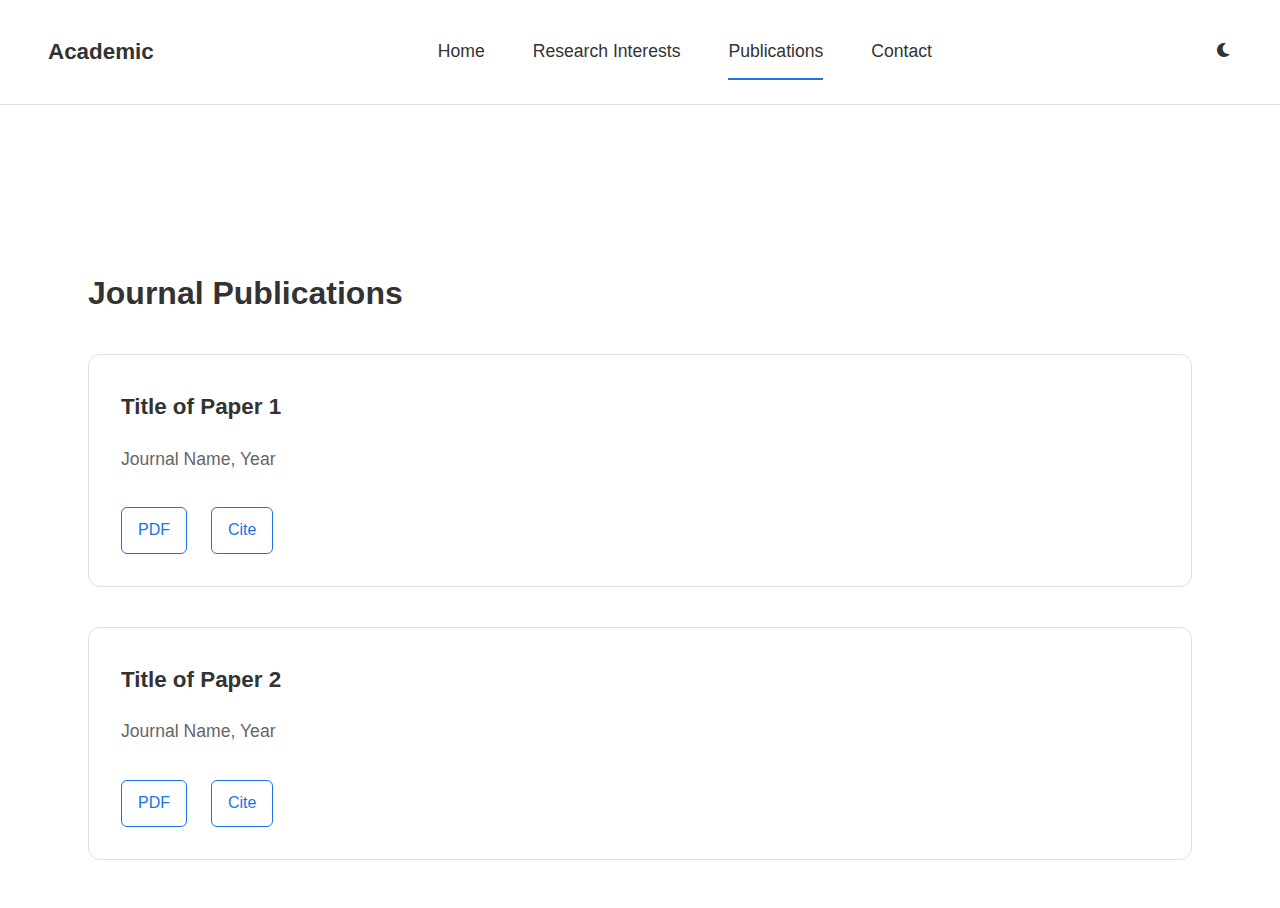
==== publications.html @ 1a4bb35a "Create publications.html" ====
<!DOCTYPE html>
<html lang="en">
<head>
    <meta charset="UTF-8">
    <meta name="viewport" content="width=device-width, initial-scale=1.0">
    <title>Publications - Nasim's Website</title>
    <link rel="stylesheet" href="styles.css">
    <link rel="stylesheet" href="https://cdnjs.cloudflare.com/ajax/libs/font-awesome/6.0.0-beta3/css/all.min.css">
</head>
<body>
    <header class="academic-header">
        <div class="header-title">Academic</div>
        <nav class="main-nav">
            <a href="index.html">Home</a>
            <a href="research.html">Research Interests</a>
            <a href="publications.html" class="active">Publications</a>
            <a href="contact.html">Contact</a>
        </nav>
        <div class="theme-toggle">
            <i class="fas fa-moon"></i>
        </div>
    </header>

    <main class="container">
        <section class="publications-section">
            <h1>Journal Publications</h1>
            <div class="publication-list">
                <div class="publication-item">
                    <h3>Title of Paper 1</h3>
                    <p>Journal Name, Year</p>
                    <div class="publication-links">
                        <a href="#" class="pdf-link">PDF</a>
                        <a href="#" class="cite-link">Cite</a>
                    </div>
                </div>
                <div class="publication-item">
                    <h3>Title of Paper 2</h3>
                    <p>Journal Name, Year</p>
                    <div class="publication-links">
                        <a href="#" class="pdf-link">PDF</a>
                        <a href="#" class="cite-link">Cite</a>
                    </div>
                </div>
            </div>
        </section>
    </main>
</body>
</html>
---- styles.css ----
:root {
    --primary-color: #1a73e8;
    --text-color: #333;
    --background-color: #fff;
    --secondary-background: #f8f9fa;
    --border-color: #e0e0e0;
}

* {
    margin: 0;
    padding: 0;
    box-sizing: border-box;
}

body {
    font-family: -apple-system, BlinkMacSystemFont, 'Segoe UI', Roboto, Oxygen, Ubuntu, Cantarell, sans-serif;
    line-height: 1.8; /* Increased from 1.6 */
    color: var(--text-color);
    background-color: var(--background-color);
}

.academic-header {
    display: flex;
    justify-content: space-between;
    align-items: center;
    padding: 1.5rem 3rem; /* Increased padding */
    border-bottom: 1px solid var(--border-color);
    background-color: var(--background-color);
    margin-bottom: 2rem; /* Added margin below header */
}

.header-title {
    font-weight: 600;
    font-size: 1.4rem; /* Increased font size */
}

.main-nav {
    display: flex;
    gap: 3rem; /* Increased gap between nav items */
}

.main-nav a {
    text-decoration: none;
    color: var(--text-color);
    padding: 0.75rem 0; /* Increased padding */
    position: relative;
    font-size: 1.1rem; /* Increased font size */
}

.main-nav a.active::after {
    content: '';
    position: absolute;
    bottom: 0;
    left: 0;
    width: 100%;
    height: 2px;
    background-color: var(--primary-color);
}

.container {
    max-width: 1200px;
    margin: 0 auto;
    padding: 3rem; /* Increased padding */
}

.biography-section {
    display: grid;
    grid-template-columns: 300px 1fr; /* Increased profile section width */
    gap: 4rem; /* Increased gap */
    margin-bottom: 5rem; /* Increased margin */
}

.profile-container {
    text-align: center;
}

.profile-image img {
    width: 250px; /* Increased image size */
    height: 250px;
    border-radius: 50%;
    object-fit: cover;
    margin-bottom: 2rem; /* Increased margin */
}

.profile-links {
    display: flex;
    justify-content: center;
    gap: 2rem; /* Increased gap */
    margin-top: 2rem; /* Increased margin */
}

.profile-links a {
    color: var(--text-color);
    font-size: 1.4rem; /* Increased icon size */
    padding: 0.5rem;
    transition: color 0.3s ease;
}

.profile-links a:hover {
    color: var(--primary-color);
}

.biography-content h1 {
    margin-bottom: 2rem; /* Increased margin */
    color: var(--text-color);
    font-size: 2.5rem; /* Increased font size */
}

.biography-content p {
    font-size: 1.1rem; /* Increased font size */
    margin-bottom: 2rem; /* Added margin below paragraphs */
}

.interest-tags {
    display: flex;
    flex-wrap: wrap;
    gap: 1rem; /* Increased gap */
    margin: 2rem 0; /* Increased margin */
}

.tag {
    background-color: var(--secondary-background);
    padding: 0.75rem 1.5rem; /* Increased padding */
    border-radius: 25px;
    font-size: 1rem;
}

.education-section {
    margin-top: 4rem; /* Increased margin */
}

.education-section h2 {
    font-size: 1.8rem; /* Increased font size */
    margin-bottom: 2rem; /* Added margin below heading */
}

.education-item {
    display: flex;
    gap: 2rem; /* Increased gap */
    margin-top: 2rem; /* Increased margin */
    padding: 1.5rem; /* Added padding */
    background-color: var(--secondary-background);
    border-radius: 8px;
}

.education-details {
    flex: 1;
}

.education-details .degree {
    font-weight: 600;
    font-size: 1.2rem; /* Increased font size */
    margin-bottom: 0.5rem;
}

.education-details .institution {
    color: #666;
    font-size: 1.1rem; /* Increased font size */
    margin-bottom: 0.5rem;
}

.education-details .year {
    color: #888;
}

.publications-section {
    margin-top: 5rem; /* Increased margin */
}

.publications-section h2 {
    font-size: 2rem; /* Increased font size */
    margin-bottom: 3rem; /* Increased margin */
}

.publication-list {
    display: grid;
    gap: 2.5rem; /* Increased gap */
    margin-top: 2rem;
}

.publication-item {
    padding: 2rem; /* Increased padding */
    border: 1px solid var(--border-color);
    border-radius: 12px; /* Increased border radius */
    background-color: var(--background-color);
}

.publication-item h3 {
    font-size: 1.4rem; /* Increased font size */
    margin-bottom: 1rem; /* Increased margin */
}

.publication-item p {
    font-size: 1.1rem; /* Increased font size */
    color: #666;
}

.publication-links {
    display: flex;
    gap: 1.5rem; /* Increased gap */
    margin-top: 2rem; /* Increased margin */
}

.publication-links a {
    text-decoration: none;
    color: var(--primary-color);
    font-size: 1rem;
    padding: 0.5rem 1rem; /* Increased padding */
    border: 1px solid var(--primary-color);
    border-radius: 6px;
    transition: all 0.3s ease;
}

.publication-links a:hover {
    background-color: var(--primary-color);
    color: white;
}

@media (max-width: 768px) {
    .biography-section {
        grid-template-columns: 1fr;
        gap: 3rem; /* Increased gap for mobile */
    }

    .profile-container {
        margin-bottom: 3rem; /* Increased margin for mobile */
    }

    .academic-header {
        flex-direction: column;
        gap: 1.5rem; /* Increased gap for mobile */
        padding: 1.5rem; /* Increased padding for mobile */
    }

    .main-nav {
        gap: 1.5rem; /* Increased gap for mobile */
    }

    .container {
        padding: 1.5rem; /* Adjusted padding for mobile */
    }
}
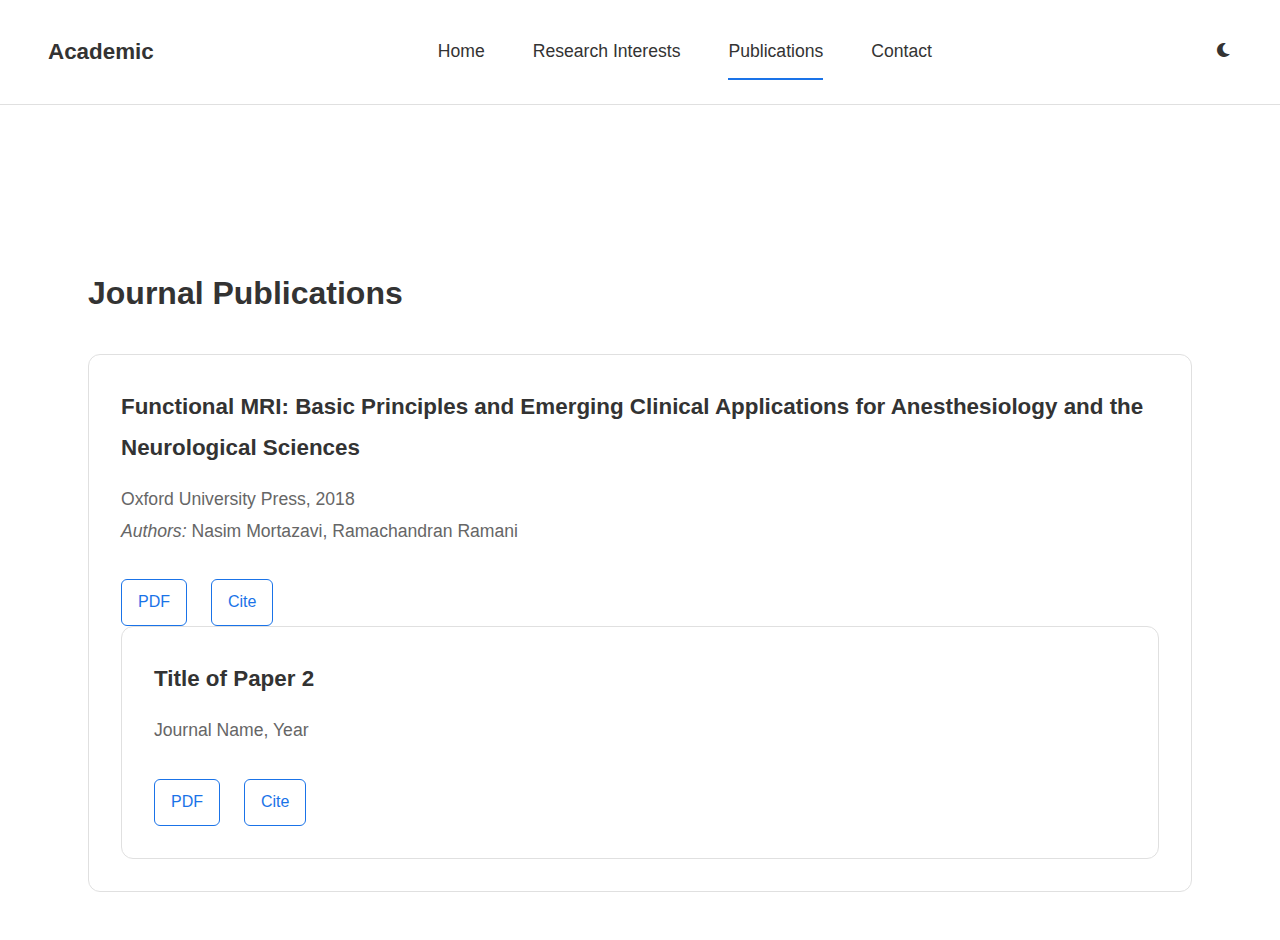
==== commit 1557aa1b: "Update publications.html" ====
--- a/publications.html
+++ b/publications.html
@@ -26,13 +26,14 @@
             <h1>Journal Publications</h1>
             <div class="publication-list">
                 <div class="publication-item">
-                    <h3>Title of Paper 1</h3>
-                    <p>Journal Name, Year</p>
-                    <div class="publication-links">
-                        <a href="#" class="pdf-link">PDF</a>
-                        <a href="#" class="cite-link">Cite</a>
-                    </div>
-                </div>
+                   <h3>Functional MRI: Basic Principles and Emerging Clinical Applications for Anesthesiology and the Neurological Sciences</h3>
+    <p>Oxford University Press, 2018</p>
+    <p><em>Authors:</em> Nasim Mortazavi, Ramachandran Ramani</p>
+    <div class="publication-links">
+        <!-- You can add actual PDF or citation links here -->
+        <a href="#" class="pdf-link">PDF</a>
+        <a href="#" class="cite-link">Cite</a>
+    </div>
                 <div class="publication-item">
                     <h3>Title of Paper 2</h3>
                     <p>Journal Name, Year</p>
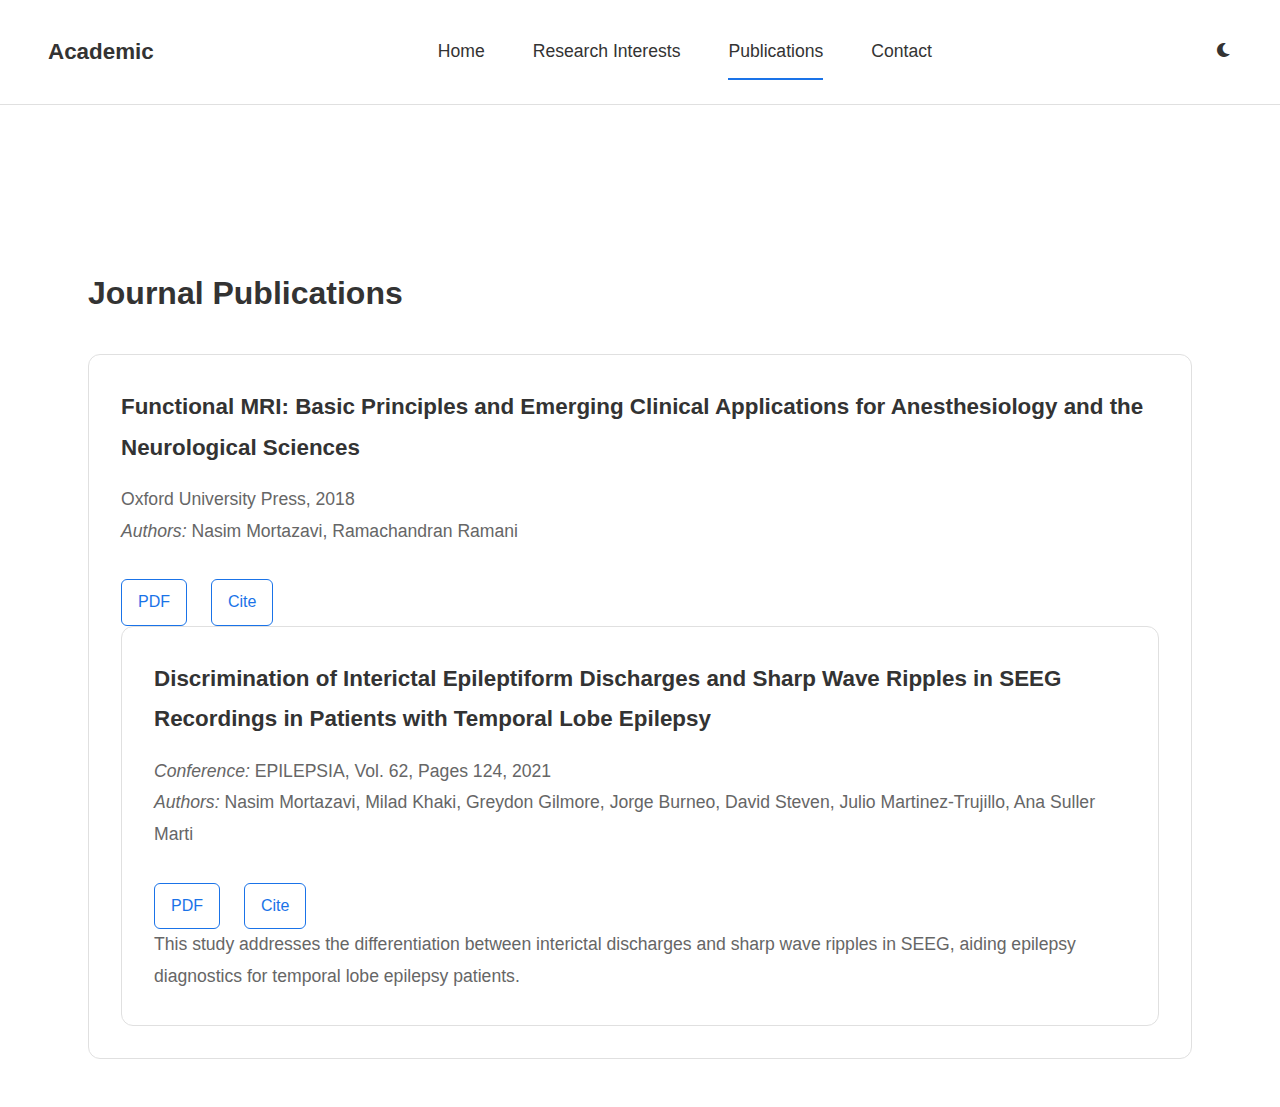
==== commit acbaf572: "Update publications.html" ====
--- a/publications.html
+++ b/publications.html
@@ -27,21 +27,24 @@
             <div class="publication-list">
                 <div class="publication-item">
                    <h3>Functional MRI: Basic Principles and Emerging Clinical Applications for Anesthesiology and the Neurological Sciences</h3>
-    <p>Oxford University Press, 2018</p>
-    <p><em>Authors:</em> Nasim Mortazavi, Ramachandran Ramani</p>
-    <div class="publication-links">
+                    <p>Oxford University Press, 2018</p>
+                    <p><em>Authors:</em> Nasim Mortazavi, Ramachandran Ramani</p>
+                <div class="publication-links">
         <!-- You can add actual PDF or citation links here -->
         <a href="#" class="pdf-link">PDF</a>
         <a href="#" class="cite-link">Cite</a>
     </div>
-                <div class="publication-item">
-                    <h3>Title of Paper 2</h3>
-                    <p>Journal Name, Year</p>
-                    <div class="publication-links">
-                        <a href="#" class="pdf-link">PDF</a>
-                        <a href="#" class="cite-link">Cite</a>
-                    </div>
-                </div>
+              <div class="publication-item">
+    <h3>Discrimination of Interictal Epileptiform Discharges and Sharp Wave Ripples in SEEG Recordings in Patients with Temporal Lobe Epilepsy</h3>
+    <p><em>Conference:</em> EPILEPSIA, Vol. 62, Pages 124, 2021</p>
+    <p><em>Authors:</em> Nasim Mortazavi, Milad Khaki, Greydon Gilmore, Jorge Burneo, David Steven, Julio Martinez-Trujillo, Ana Suller Marti</p>
+    <div class="publication-links">
+        <!-- Add actual PDF or citation links here -->
+        <a href="#" class="pdf-link">PDF</a>
+        <a href="#" class="cite-link">Cite</a>
+    </div>
+    <p class="description">This study addresses the differentiation between interictal discharges and sharp wave ripples in SEEG, aiding epilepsy diagnostics for temporal lobe epilepsy patients.</p>
+</div>
             </div>
         </section>
     </main>
